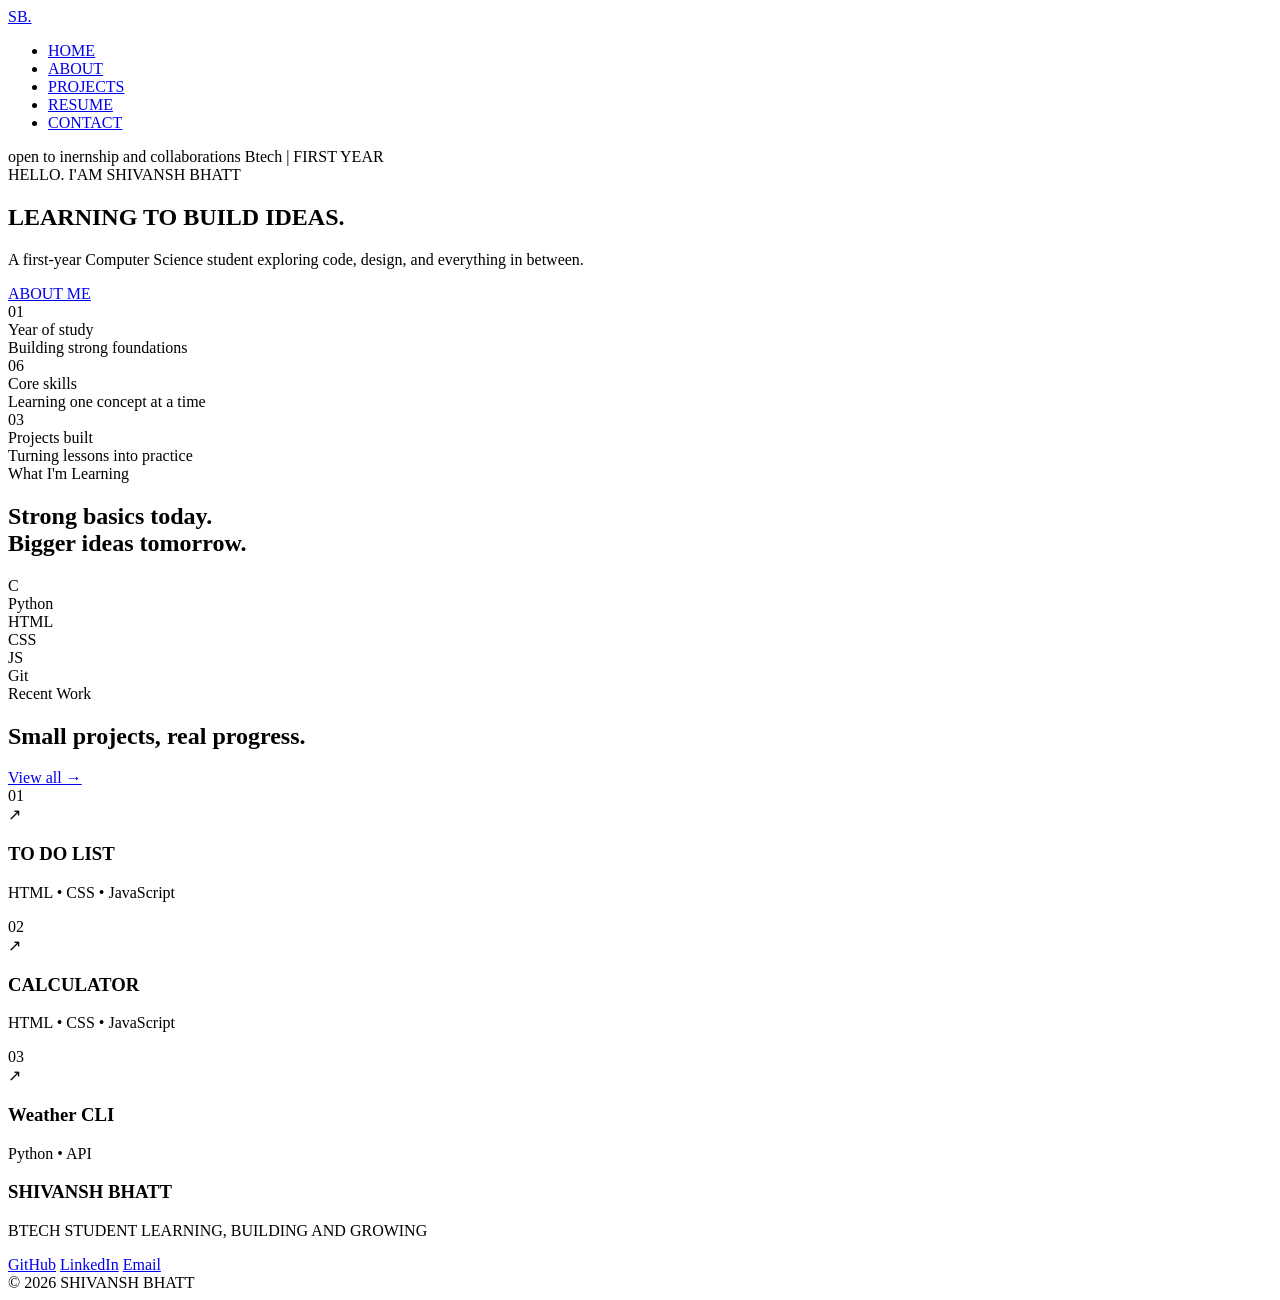
==== index.html @ deae38bc "Add files via upload" ====
<!DOCTYPE html>
<html lang="en">
<head>
    <meta charset="UTF-8">
    <meta name="viewport" content="width=device-width, initial-scale=1.0">
    <title>Document</title>
</head>
<body><header>
    <a href="index.html" class="logo">SB.</a>  
    <nav>
        <UL>
       <LI><a text-decoration="underline"text-align="center" href="index.html">HOME</a></LI>
        <LI><a text-decoration="underline"text-align="center" href="about_me.html">ABOUT</a></LI>
        <LI><a text-decoration="underline"text-align="center" href="projects.html">PROJECTS</a></LI>
        <LI><a text-decoration="underline"text-align="center" href="resume.html">RESUME</a></LI>
        <LI><a text-decoration="underline"text-align="center" href="contact.html">CONTACT</a></LI>
        </UL>
    </nav></header>
    <DIV Class="container">
        <section class="hero">
            <div class="'hero-top-info">
                <span>open to inernship and collaborations </span>
                <span>Btech | FIRST YEAR </span>
            </div>
            <DIV CLASS="'HERO-GREETINGS ">HELLO. I'AM SHIVANSH BHATT </DIV>
            <DIV HERO CLASS="HERO-TITLE-WRAPPER">
                <H1>LEARNING TO
                    <SPAN CLASS="BLUE-TEXT">BUILD IDEAS.</SPAN> 
                </H1>
                <P CLASS="HERO-DESC">A first-year Computer Science student exploring code, design, and everything in between.</P>
                <a href="about_me.html" class="more-about-btn">ABOUT ME</a>

            </DIV>
            <div class="hero-stats">
                <div class="stat-card">
                    <div class="stat-number">01</div>
                    <div class="stat-label">Year of study</div>
                    <div class="stat-desc">Building strong foundations</div>
                </div>
                <div class="stat-card">
                    <div class="stat-number">06</div>
                    <div class="stat-label">Core skills</div>
                    <div class="stat-desc">Learning one concept at a time</div>
                </div>
                <div class="stat-card">
                    <div class="stat-number">03</div>
                    <div class="stat-label">Projects built</div>
                    <div class="stat-desc">Turning lessons into practice</div>
                </div>
            </div>
        </section>
        
        <section class="learning-section">
            <div class="section-tag">What I'm Learning</div>
            <div class="learning-content">
                <h2>
                    Strong basics today.<br>
                    <span class="blue-text">Bigger ideas tomorrow.</span>
                </h2>
                <div class="tech-badges">
                    <div class="badge">C</div>
                    <div class="badge">Python</div>
                    <div class="badge">HTML</div>
                    <div class="badge">CSS</div>
                    <div class="badge">JS</div>
                    <div class="badge">Git</div>
                </div>
            </div>
        </section>

        
        <section class="projects-section">
            <div class="section-tag">Recent Work</div>
            <div class="projects-header">
                <h2>Small projects, <span class="blue-text">real progress.</span></h2>
                <a href="projects.html" class="view-all-link">View all &rarr;</a>
            </div>

            <div class="projects-grid">
                
                <div class="project-card">
                    <div>
                        <div class="project-top-row">
                            <span class="project-num">01</span>
                            <div class="project-icon-btn">&nearr;</div>
                        </div>
                        <div class="project-visual">
                            <div class="project-shape"></div>
                        </div>
                    </div>
                    <div>
                        <h3 class="project-title">TO DO LIST </h3>
                        <p class="project-tech">HTML • CSS • JavaScript</p>
                    </div>
                </div>

                
                <div class="project-card">
                    <div>
                        <div class="project-top-row">
                            <span class="project-num">02</span>
                            <div class="project-icon-btn">&nearr;</div>
                        </div>
                        <div class="project-visual">
                            <div class="project-shape"></div>
                        </div>
                    </div>
                    <div>
                        <h3 class="project-title">CALCULATOR</h3>
                        <p class="project-tech">HTML • CSS • JavaScript</p>
                    </div>
                </div>

               
                <div class="project-card">
                    <div>
                        <div class="project-top-row">
                            <span class="project-num">03</span>
                            <div class="project-icon-btn">&nearr;</div>
                        </div>
                        <div class="project-visual">
                            <div class="project-shape"></div>
                        </div>
                    </div>
                    <div>
                        <h3 class="project-title">Weather CLI</h3>
                        <p class="project-tech">Python • API</p>
                    </div>
                </div>
            </div>
        </section>

        <!-- Footer -->
        <footer>
            <div class="footer-left">
                <h3>SHIVANSH BHATT </h3>
                <p>BTECH STUDENT LEARNING, BUILDING AND GROWING </p>
            </div>
            <div class="footer-links">
                <a href="#">GitHub</a>
                <a href="#">LinkedIn</a>
                <a href="#">Email</a>
            </div>
            <div class="footer-right">
                &copy; 2026 SHIVANSH BHATT
            </div>
        </footer>

    </div>


</body>
</html>
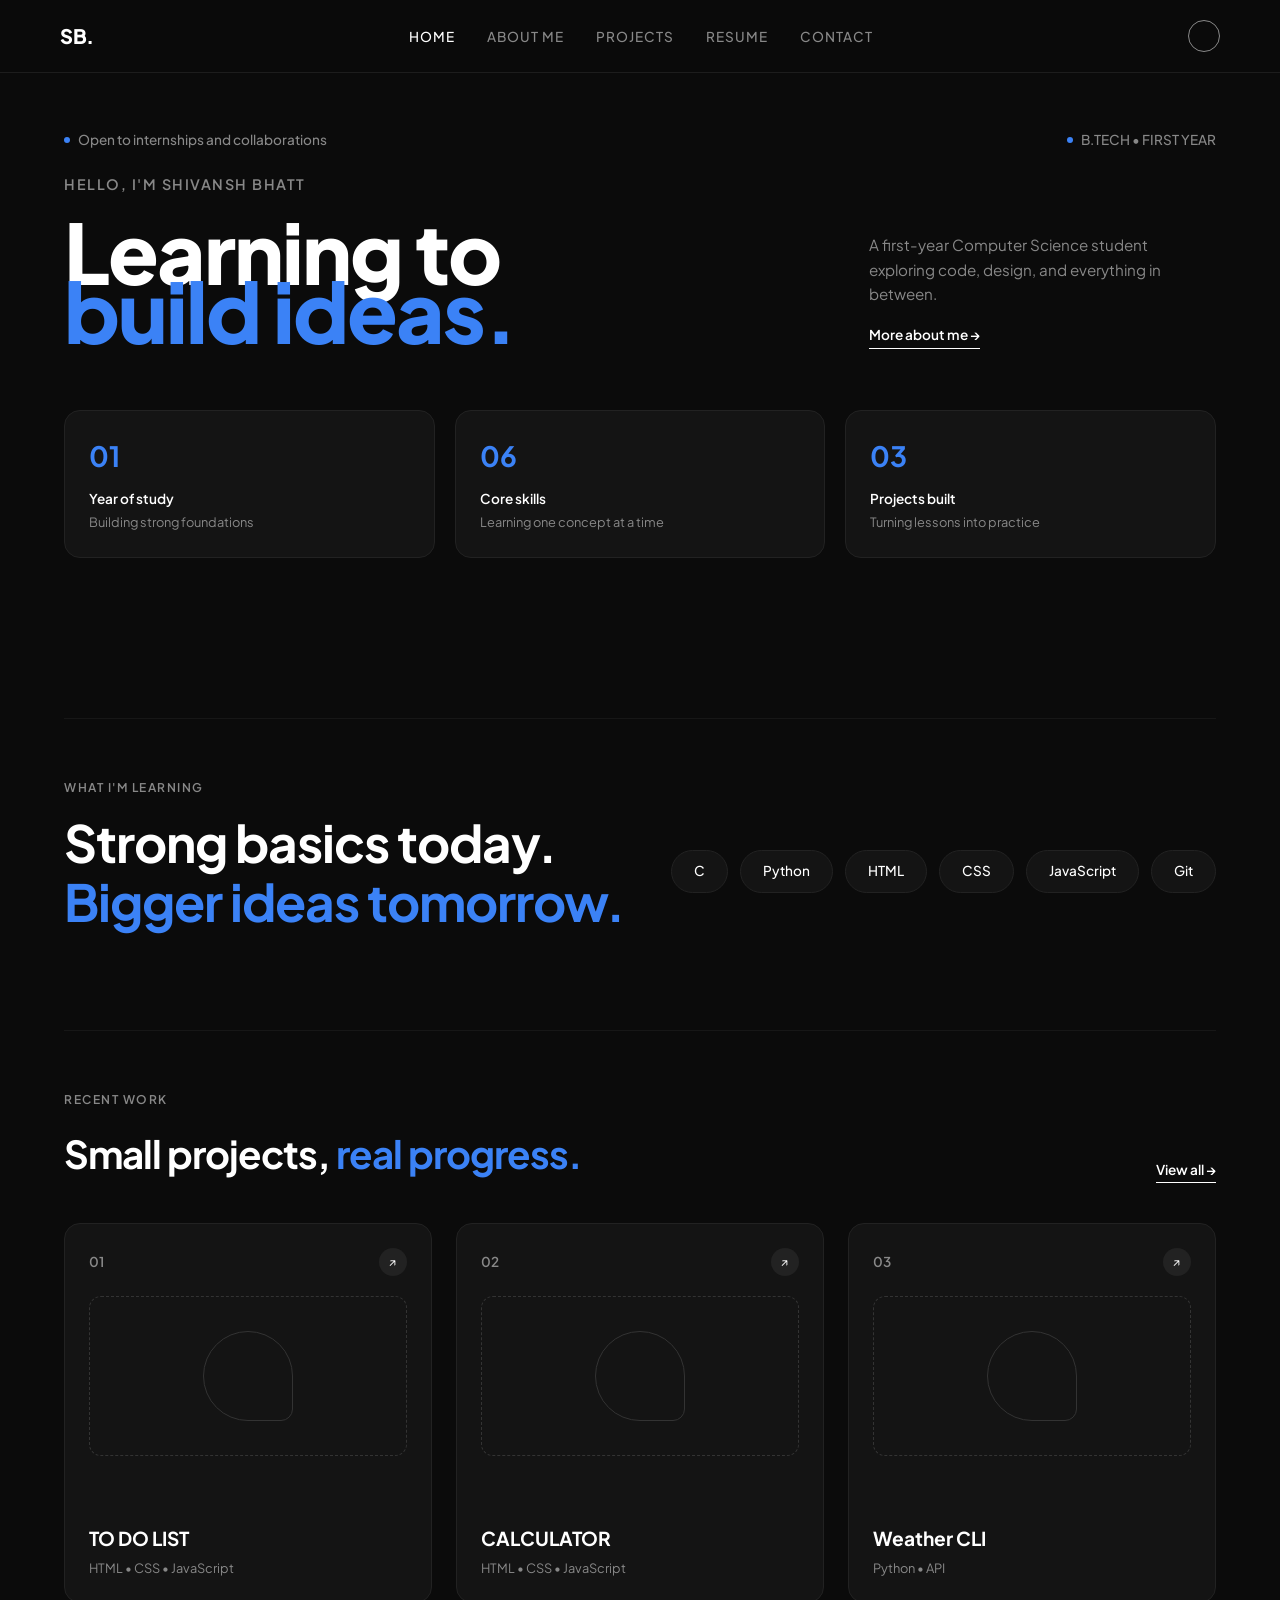
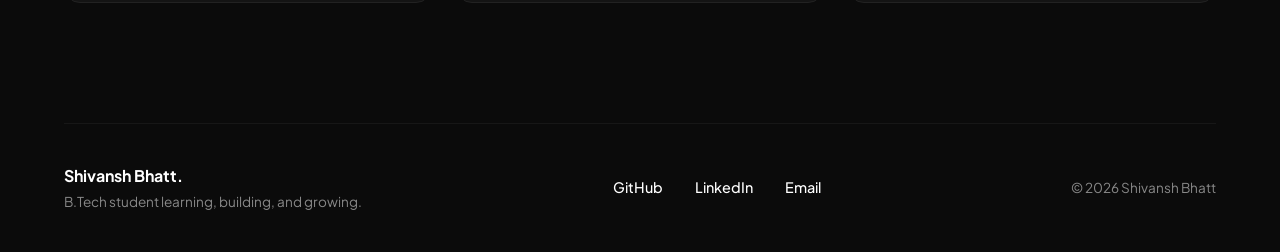
==== commit 6860ab7e: "Update portfolio styling and structure, fix about_me filename" ====
--- a/index.html
+++ b/index.html
@@ -3,34 +3,45 @@
 <head>
     <meta charset="UTF-8">
     <meta name="viewport" content="width=device-width, initial-scale=1.0">
-    <title>Document</title>
+    <title>Shivansh Bhatt - Portfolio</title>
+    <link rel="stylesheet" href="INDEX.CSS">
 </head>
-<body><header>
-    <a href="index.html" class="logo">SB.</a>  
-    <nav>
-        <UL>
-       <LI><a text-decoration="underline"text-align="center" href="index.html">HOME</a></LI>
-        <LI><a text-decoration="underline"text-align="center" href="about_me.html">ABOUT</a></LI>
-        <LI><a text-decoration="underline"text-align="center" href="projects.html">PROJECTS</a></LI>
-        <LI><a text-decoration="underline"text-align="center" href="resume.html">RESUME</a></LI>
-        <LI><a text-decoration="underline"text-align="center" href="contact.html">CONTACT</a></LI>
-        </UL>
-    </nav></header>
-    <DIV Class="container">
+<body>
+    <header>
+        <a href="index.html" class="logo">SB.</a>  
+        <nav>
+            <ul>
+               <li><a href="index.html" class="active">HOME</a></li>
+               <li><a href="about_me.html">ABOUT ME</a></li>
+               <li><a href="projects.html">PROJECTS</a></li>
+               <li><a href="resume.html">RESUME</a></li>
+               <li><a href="contact.html">CONTACT</a></li>
+            </ul>
+        </nav>
+        <div class="nav-right-circle"></div>
+    </header>
+
+    <div class="container">
         <section class="hero">
-            <div class="'hero-top-info">
-                <span>open to inernship and collaborations </span>
-                <span>Btech | FIRST YEAR </span>
+            <div class="hero-top-info">
+                <span>Open to internships and collaborations</span>
+                <span>B.TECH &bull; FIRST YEAR</span>
             </div>
-            <DIV CLASS="'HERO-GREETINGS ">HELLO. I'AM SHIVANSH BHATT </DIV>
-            <DIV HERO CLASS="HERO-TITLE-WRAPPER">
-                <H1>LEARNING TO
-                    <SPAN CLASS="BLUE-TEXT">BUILD IDEAS.</SPAN> 
-                </H1>
-                <P CLASS="HERO-DESC">A first-year Computer Science student exploring code, design, and everything in between.</P>
-                <a href="about_me.html" class="more-about-btn">ABOUT ME</a>
-
-            </DIV>
+            
+            <div class="hero-greeting">HELLO, I'M SHIVANSH BHATT</div>
+            
+            <div class="hero-main-layout">
+                <div class="hero-title-box">
+                    <h1 class="hero-title">
+                        Learning to
+                        <span class="blue-text">build ideas.</span>
+                    </h1>
+                </div>
+                <div class="hero-side-content">
+                    <p class="hero-desc">A first-year Computer Science student exploring code, design, and everything in between.</p>
+                    <a href="about_me.html" class="more-about-btn">More about me &rarr;</a>
+                </div>
+            </div>
             <div class="hero-stats">
                 <div class="stat-card">
                     <div class="stat-number">01</div>
@@ -49,7 +60,7 @@
                 </div>
             </div>
         </section>
-        
+    
         <section class="learning-section">
             <div class="section-tag">What I'm Learning</div>
             <div class="learning-content">
@@ -62,12 +73,11 @@
                     <div class="badge">Python</div>
                     <div class="badge">HTML</div>
                     <div class="badge">CSS</div>
-                    <div class="badge">JS</div>
+                    <div class="badge">JavaScript</div>
                     <div class="badge">Git</div>
                 </div>
             </div>
         </section>
-
         
         <section class="projects-section">
             <div class="section-tag">Recent Work</div>
@@ -77,7 +87,7 @@
             </div>
 
             <div class="projects-grid">
-                
+
                 <div class="project-card">
                     <div>
                         <div class="project-top-row">
@@ -89,12 +99,11 @@
                         </div>
                     </div>
                     <div>
-                        <h3 class="project-title">TO DO LIST </h3>
+                        <h3 class="project-title">TO DO LIST</h3>
                         <p class="project-tech">HTML • CSS • JavaScript</p>
                     </div>
                 </div>
 
-                
                 <div class="project-card">
                     <div>
                         <div class="project-top-row">
@@ -110,8 +119,6 @@
                         <p class="project-tech">HTML • CSS • JavaScript</p>
                     </div>
                 </div>
-
-               
                 <div class="project-card">
                     <div>
                         <div class="project-top-row">
@@ -129,12 +136,10 @@
                 </div>
             </div>
         </section>
-
-        <!-- Footer -->
         <footer>
             <div class="footer-left">
-                <h3>SHIVANSH BHATT </h3>
-                <p>BTECH STUDENT LEARNING, BUILDING AND GROWING </p>
+                <h3>Shivansh Bhatt.</h3>
+                <p>B.Tech student learning, building, and growing.</p>
             </div>
             <div class="footer-links">
                 <a href="#">GitHub</a>
@@ -142,12 +147,9 @@
                 <a href="#">Email</a>
             </div>
             <div class="footer-right">
-                &copy; 2026 SHIVANSH BHATT
+                &copy; 2026 Shivansh Bhatt
             </div>
         </footer>
-
     </div>
-
-
 </body>
 </html>
--- a/INDEX.CSS
+++ b/INDEX.CSS
@@ -0,0 +1,413 @@
+@import url('https://fonts.googleapis.com/css2?family=Plus+Jakarta+Sans:wght@300;400;500;600;700;800&display=swap');
+
+:root {
+    --bg-color: #0b0b0b;
+    --card-bg: #141414;
+    --card-border: #222222;
+    --text-main: #ffffff;
+    --text-muted: #888888;
+    --accent-blue: #3b82f6;
+}
+
+* {
+    margin: 0;
+    padding: 0;
+    box-sizing: border-box;
+}
+
+body {
+    background-color: var(--bg-color);
+    color: var(--text-main);
+    font-family: 'Plus Jakarta Sans', sans-serif;
+    overflow-x: hidden;
+    line-height: 1.5;
+    padding-top: 90px; /* Clears fixed header */
+}
+
+/* Fixed Glassmorphic Navigation Bar */
+header {
+    position: fixed;
+    top: 0;
+    left: 0;
+    width: 100%;
+    display: flex;
+    justify-content: space-between;
+    align-items: center;
+    padding: 20px 60px;
+    background-color: rgba(11, 11, 11, 0.75);
+    backdrop-filter: blur(12px);
+    -webkit-backdrop-filter: blur(12px);
+    border-bottom: 1px solid rgba(255, 255, 255, 0.08);
+    z-index: 1000;
+}
+
+.logo {
+    font-weight: 800;
+    font-size: 1.25rem;
+    letter-spacing: -0.5px;
+    color: var(--text-main);
+    text-decoration: none;
+}
+
+nav ul {
+    display: flex;
+    list-style: none;
+    gap: 32px;
+}
+
+nav a {
+    text-decoration: none;
+    color: var(--text-muted);
+    font-size: 0.85rem;
+    font-weight: 500;
+    text-transform: uppercase;
+    letter-spacing: 1px;
+    transition: color 0.2s ease;
+}
+
+nav a:hover, nav a.active {
+    color: var(--text-main);
+}
+
+.nav-right-circle {
+    width: 32px;
+    height: 32px;
+    border: 1px solid var(--text-muted);
+    border-radius: 50%;
+}
+
+/* Main Container */
+.container {
+    max-width: 1200px;
+    margin: 0 auto;
+    padding: 0 24px;
+}
+
+/* Hero Section */
+.hero {
+    padding: 40px 0 60px;
+    position: relative;
+}
+
+.hero-top-info {
+    display: flex;
+    justify-content: space-between;
+    font-size: 0.85rem;
+    color: var(--text-muted);
+    margin-bottom: 24px;
+    font-weight: 500;
+}
+
+.hero-top-info span {
+    display: flex;
+    align-items: center;
+    gap: 8px;
+}
+
+.hero-top-info span::before {
+    content: '';
+    display: inline-block;
+    width: 6px;
+    height: 6px;
+    background-color: var(--accent-blue);
+    border-radius: 50%;
+}
+
+.hero-greeting {
+    font-size: 0.9rem;
+    text-transform: uppercase;
+    letter-spacing: 1.5px;
+    color: var(--text-muted);
+    font-weight: 600;
+    margin-bottom: 16px;
+}
+
+/* Hero Main Layout & Overlapping Headline */
+.hero-main-layout {
+    display: grid;
+    grid-template-columns: 2.2fr 1fr;
+    align-items: center;
+    gap: 40px;
+    margin-bottom: 60px;
+}
+
+.hero-title {
+    font-size: clamp(3.2rem, 6.5vw, 6rem);
+    font-weight: 800;
+    line-height: 0.95;
+    letter-spacing: -2px;
+}
+
+.hero-title .blue-text {
+    color: var(--accent-blue);
+    display: block;
+    margin-top: -20px; /* Overlaps precisely under white text */
+    position: relative;
+    z-index: 2;
+}
+
+.hero-side-content {
+    padding-top: 20px;
+}
+
+.hero-desc {
+    font-size: 0.95rem;
+    color: var(--text-muted);
+    margin-bottom: 16px;
+    line-height: 1.6;
+}
+
+.more-about-btn {
+    display: inline-flex;
+    align-items: center;
+    gap: 8px;
+    color: var(--text-main);
+    text-decoration: none;
+    font-size: 0.85rem;
+    font-weight: 600;
+    border-bottom: 1px solid var(--text-main);
+    padding-bottom: 2px;
+    transition: opacity 0.2s;
+}
+
+.more-about-btn:hover {
+    opacity: 0.7;
+}
+
+/* Hero Stats Cards */
+.hero-stats {
+    display: grid;
+    grid-template-columns: repeat(3, 1fr);
+    gap: 20px;
+    margin-bottom: 100px;
+}
+
+.stat-card {
+    background-color: var(--card-bg);
+    border: 1px solid var(--card-border);
+    border-radius: 16px;
+    padding: 24px;
+}
+
+.stat-number {
+    font-size: 1.75rem;
+    font-weight: 700;
+    color: var(--accent-blue);
+    margin-bottom: 12px;
+}
+
+.stat-label {
+    font-size: 0.85rem;
+    font-weight: 600;
+    color: var(--text-main);
+    margin-bottom: 4px;
+}
+
+.stat-desc {
+    font-size: 0.8rem;
+    color: var(--text-muted);
+}
+
+/* What I'm Learning Section */
+.learning-section {
+    padding: 60px 0 100px;
+    border-top: 1px solid rgba(255, 255, 255, 0.05);
+}
+
+.section-tag {
+    font-size: 0.75rem;
+    text-transform: uppercase;
+    letter-spacing: 1.5px;
+    color: var(--text-muted);
+    margin-bottom: 16px;
+    font-weight: 600;
+}
+
+.learning-content {
+    display: flex;
+    justify-content: space-between;
+    align-items: center;
+    flex-wrap: wrap;
+    gap: 30px;
+}
+
+.learning-content h2 {
+    font-size: clamp(2rem, 4vw, 3.5rem);
+    font-weight: 700;
+    line-height: 1.15;
+    letter-spacing: -1px;
+}
+
+.learning-content h2 .blue-text {
+    color: var(--accent-blue);
+}
+
+.tech-badges {
+    display: flex;
+    gap: 12px;
+    flex-wrap: wrap;
+}
+
+.badge {
+    padding: 10px 22px;
+    border-radius: 50px;
+    border: 1px solid var(--card-border);
+    background-color: var(--card-bg);
+    font-size: 0.85rem;
+    font-weight: 500;
+    color: var(--text-main);
+}
+
+/* Recent Work Section */
+.projects-section {
+    padding: 60px 0 120px;
+    border-top: 1px solid rgba(255, 255, 255, 0.05);
+}
+
+.projects-header {
+    display: flex;
+    justify-content: space-between;
+    align-items: flex-end;
+    margin-bottom: 40px;
+}
+
+.projects-header h2 {
+    font-size: clamp(1.8rem, 3vw, 2.8rem);
+    font-weight: 700;
+    letter-spacing: -1px;
+}
+
+.projects-header h2 .blue-text {
+    color: var(--accent-blue);
+}
+
+.view-all-link {
+    color: var(--text-main);
+    text-decoration: none;
+    font-size: 0.85rem;
+    font-weight: 600;
+    border-bottom: 1px solid var(--text-main);
+    padding-bottom: 2px;
+}
+
+.projects-grid {
+    display: grid;
+    grid-template-columns: repeat(auto-fit, minmax(320px, 1fr));
+    gap: 24px;
+}
+
+.project-card {
+    background-color: var(--card-bg);
+    border: 1px solid var(--card-border);
+    border-radius: 16px;
+    padding: 24px;
+    display: flex;
+    flex-direction: column;
+    justify-content: space-between;
+    min-height: 380px;
+}
+
+.project-top-row {
+    display: flex;
+    justify-content: space-between;
+    align-items: center;
+}
+
+.project-num {
+    font-size: 0.85rem;
+    color: var(--text-muted);
+    font-weight: 600;
+}
+
+.project-icon-btn {
+    width: 28px;
+    height: 28px;
+    border-radius: 50%;
+    background-color: #222;
+    display: flex;
+    align-items: center;
+    justify-content: center;
+    font-size: 0.75rem;
+    color: var(--text-main);
+}
+
+.project-visual {
+    width: 100%;
+    height: 160px;
+    border: 1px dashed #333;
+    border-radius: 12px;
+    margin: 20px 0;
+    display: flex;
+    align-items: center;
+    justify-content: center;
+}
+
+.project-shape {
+    width: 90px;
+    height: 90px;
+    border: 1px solid #333;
+    border-radius: 50% 50% 12px 50%;
+}
+
+.project-title {
+    font-size: 1.2rem;
+    font-weight: 700;
+    margin-bottom: 6px;
+}
+
+.project-tech {
+    font-size: 0.8rem;
+    color: var(--text-muted);
+}
+
+/* Footer Matching Screenshot Style */
+footer {
+    border-top: 1px solid rgba(255, 255, 255, 0.05);
+    padding: 40px 0;
+    display: flex;
+    justify-content: space-between;
+    align-items: center;
+    font-size: 0.85rem;
+    color: var(--text-muted);
+}
+
+.footer-left h3 {
+    color: var(--text-main);
+    font-size: 1rem;
+    margin-bottom: 4px;
+    font-weight: 700;
+}
+
+.footer-links {
+    display: flex;
+    gap: 32px;
+}
+
+.footer-links a {
+    color: var(--text-main);
+    text-decoration: none;
+    font-weight: 500;
+    font-size: 0.9rem;
+}
+
+/* Responsive Design */
+@media(max-width: 768px) {
+    header {
+        padding: 20px;
+    }
+    nav ul {
+        display: none;
+    }
+    .hero-main-layout {
+        grid-template-columns: 1fr;
+        gap: 20px;
+    }
+    .hero-stats {
+        grid-template-columns: 1fr;
+    }
+    footer {
+        flex-direction: column;
+        gap: 20px;
+        text-align: center;
+    }
+}
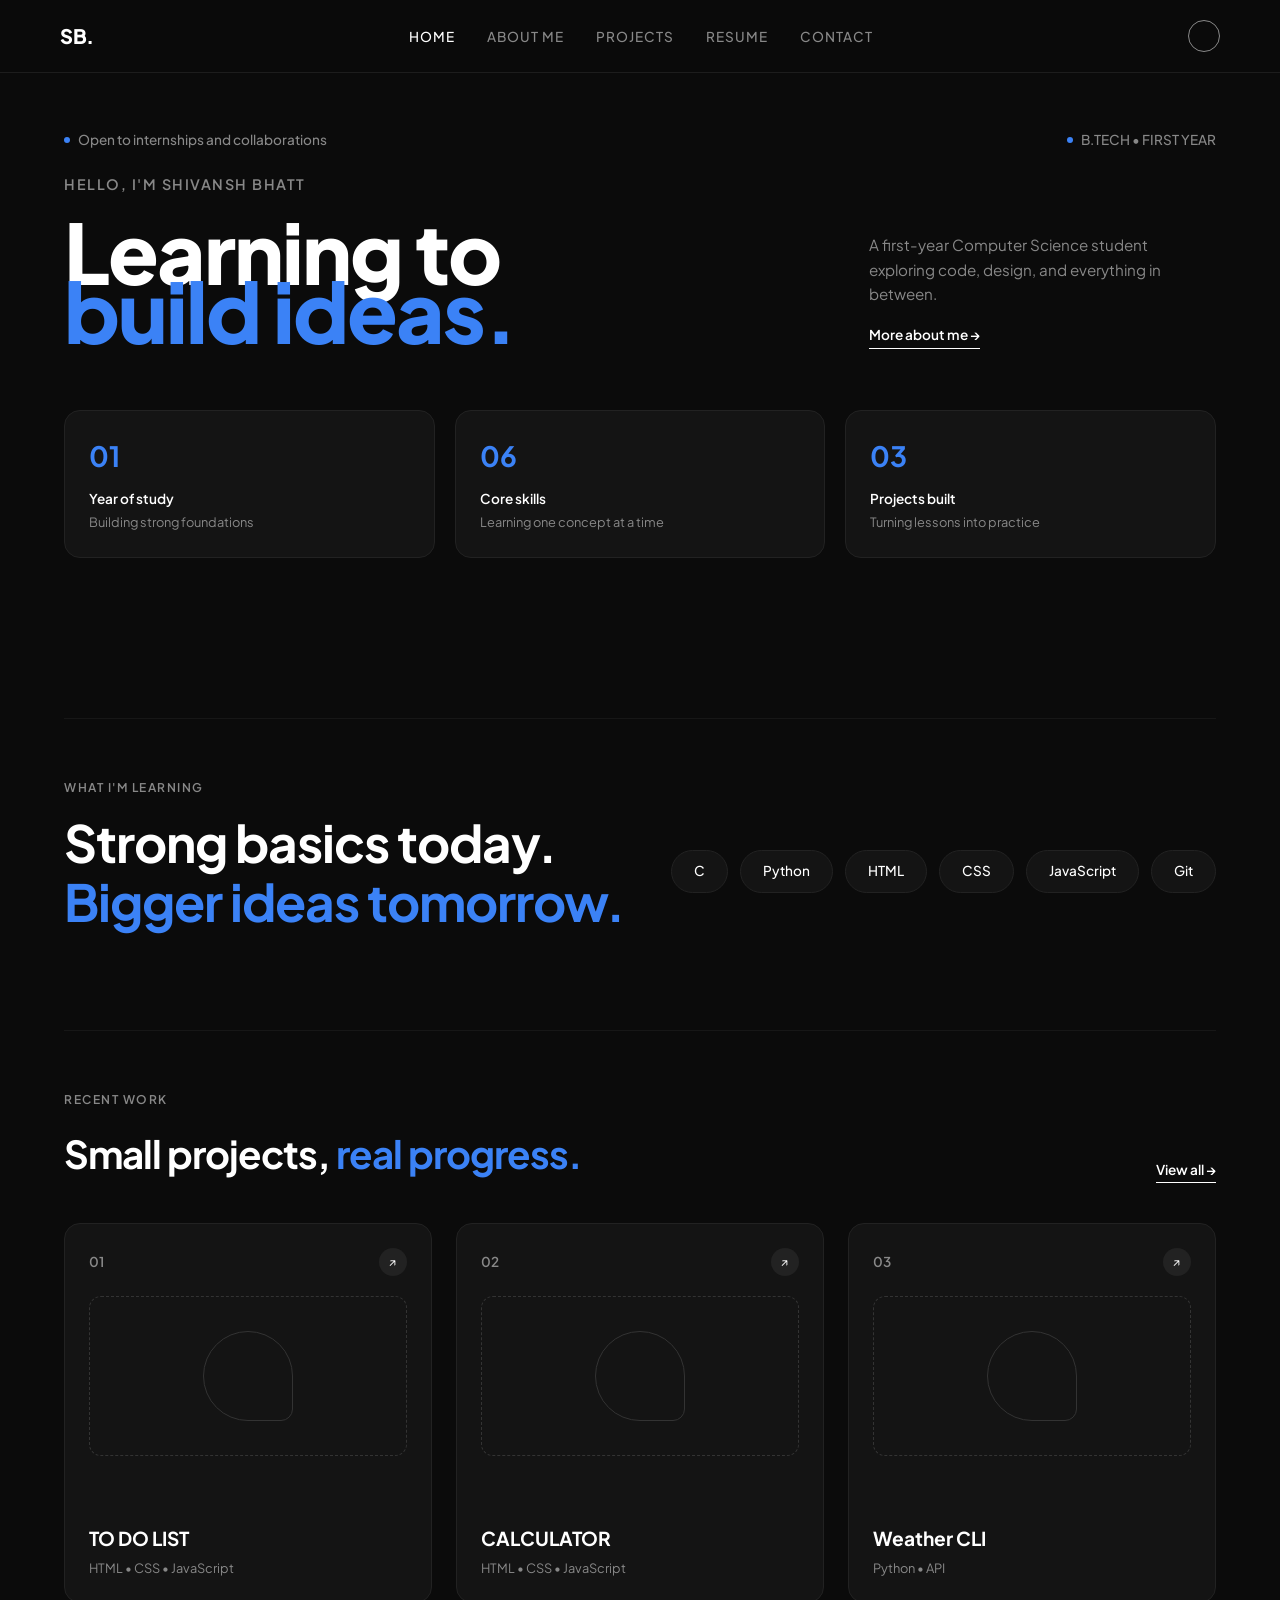
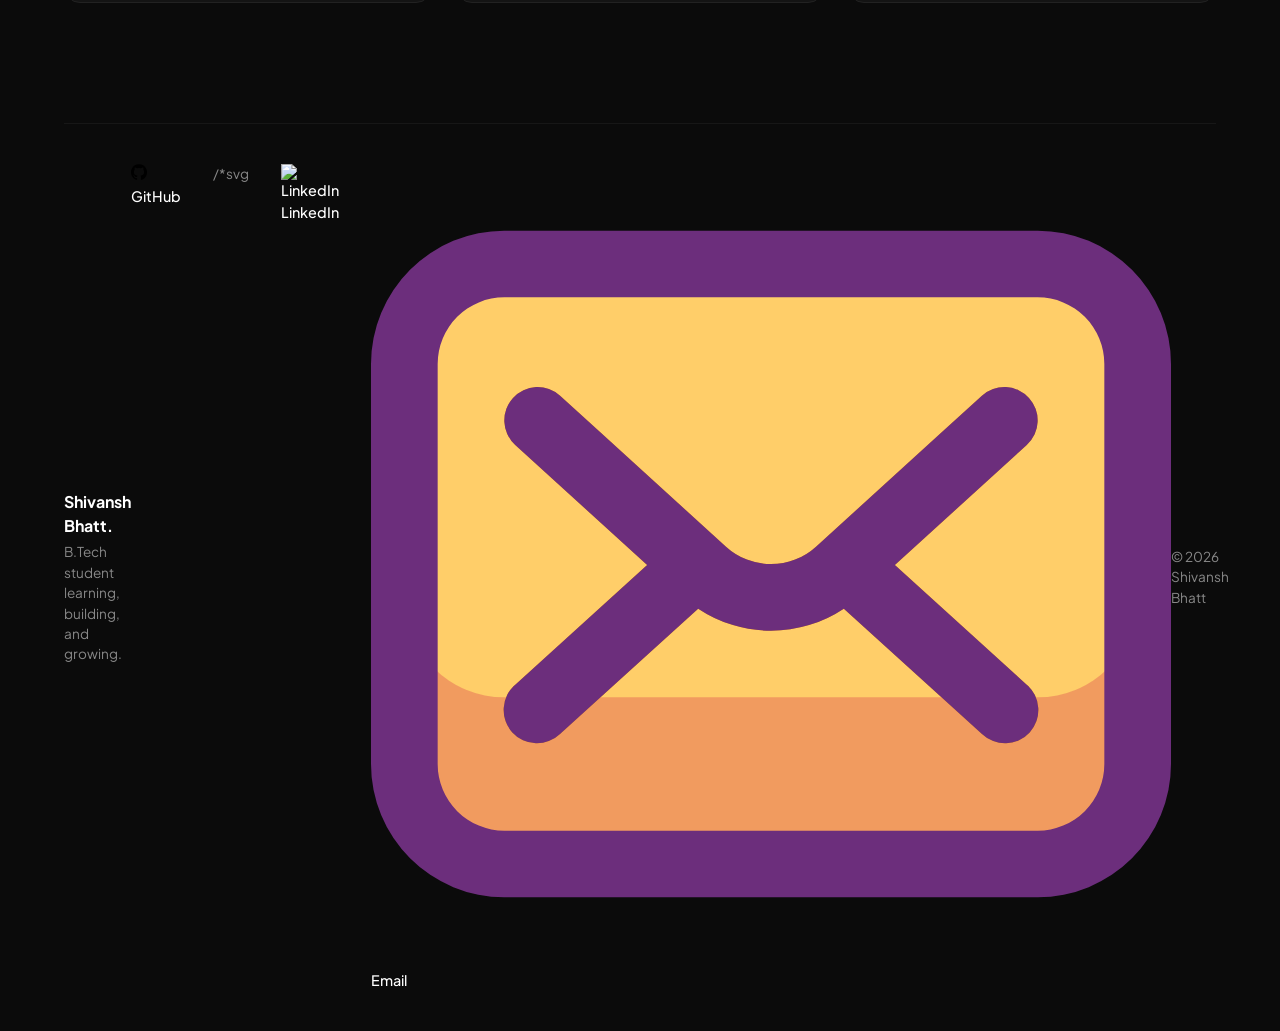
==== commit 1d59497a: "updated files" ====
--- a/index.html
+++ b/index.html
@@ -142,9 +142,9 @@
                 <p>B.Tech student learning, building, and growing.</p>
             </div>
             <div class="footer-links">
-                <a href="#">GitHub</a>
-                <a href="#">LinkedIn</a>
-                <a href="#">Email</a>
+                <a href="https://github.com/"><img src="/git-hub-logo.svg" alt="GitHub"> GitHub</a>  /*svg
+                <a href="https://www.linkedin.com/feed/"><img src="/linkedin-svgrepo-com.svg" alt="LinkedIn"> LinkedIn</a>
+                <a href="mailto:shivanshbhatt55@gmail.com"><img src="/email-message-mail-envelope-svgrepo-com.svg" alt="Email"> Email</a>
             </div>
             <div class="footer-right">
                 &copy; 2026 Shivansh Bhatt
--- a/INDEX.CSS
+++ b/INDEX.CSS
@@ -410,4 +410,4 @@
         gap: 20px;
         text-align: center;
     }
-}+}
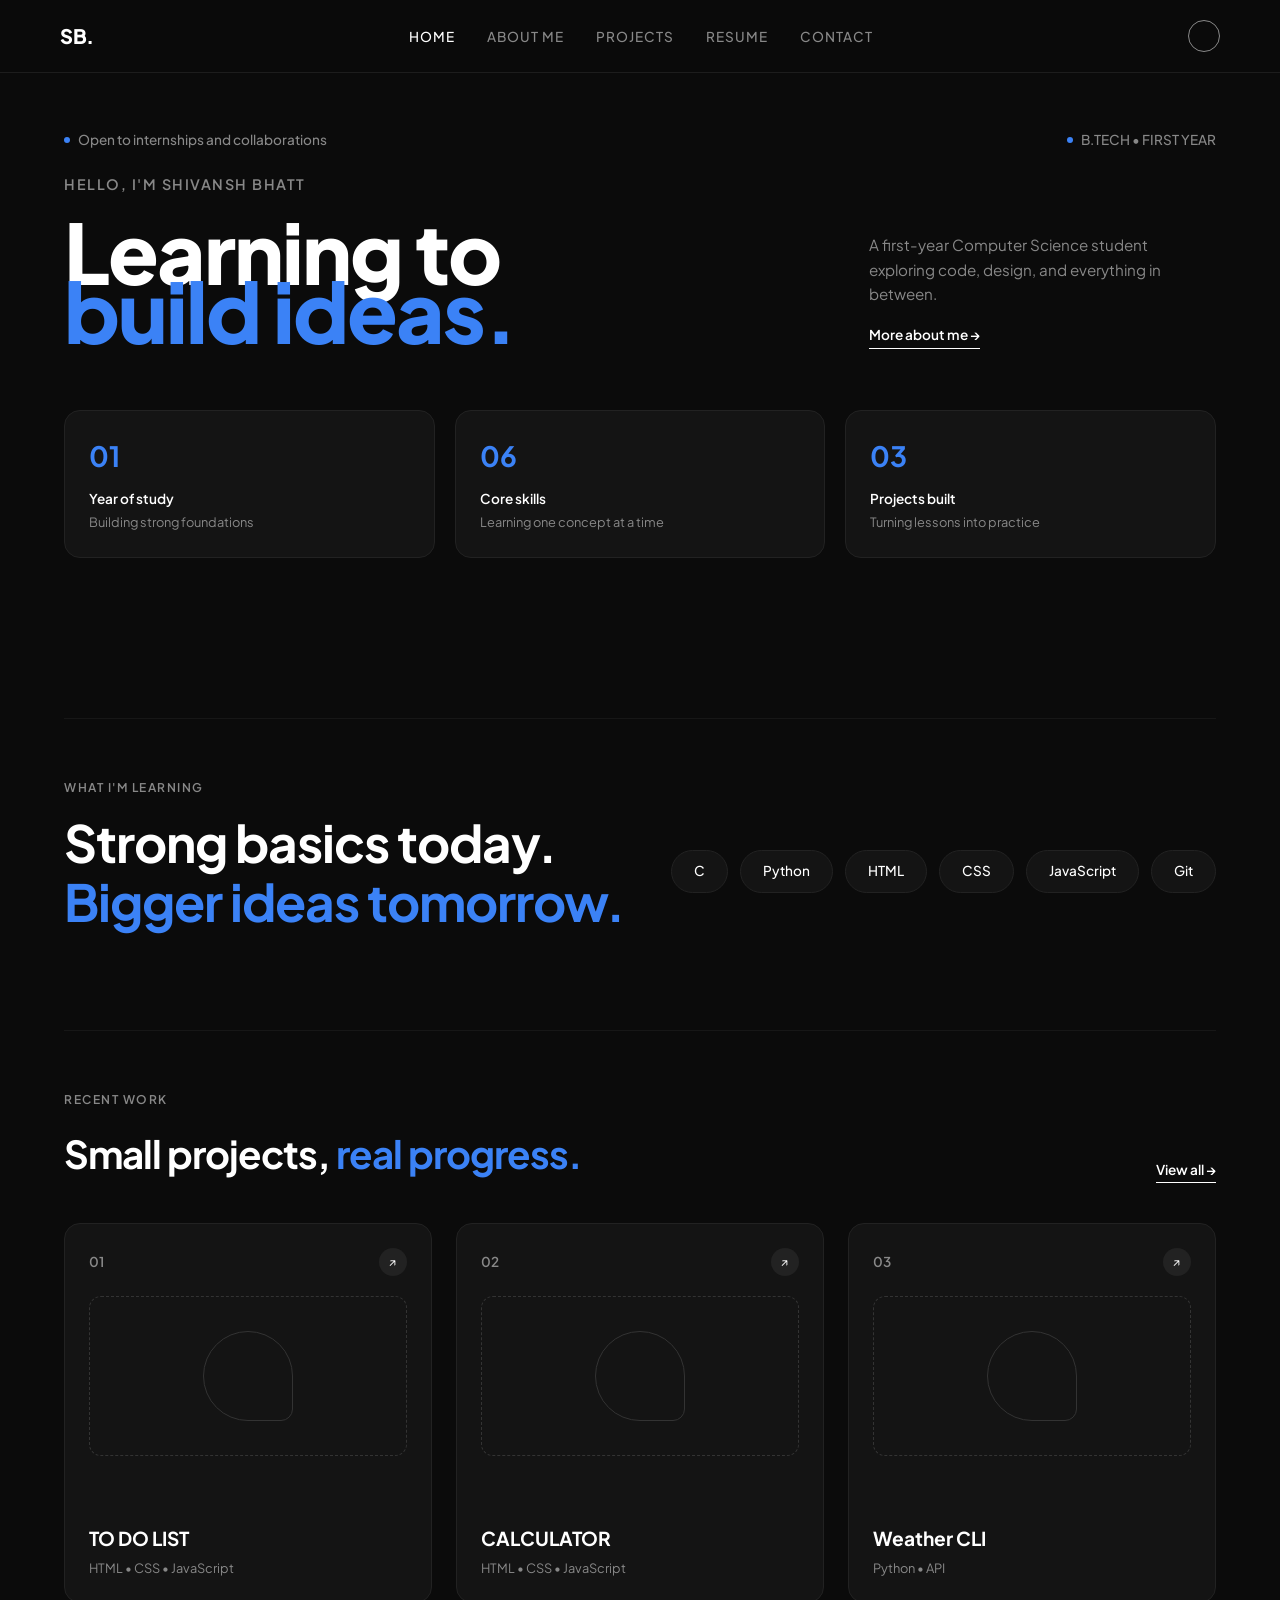
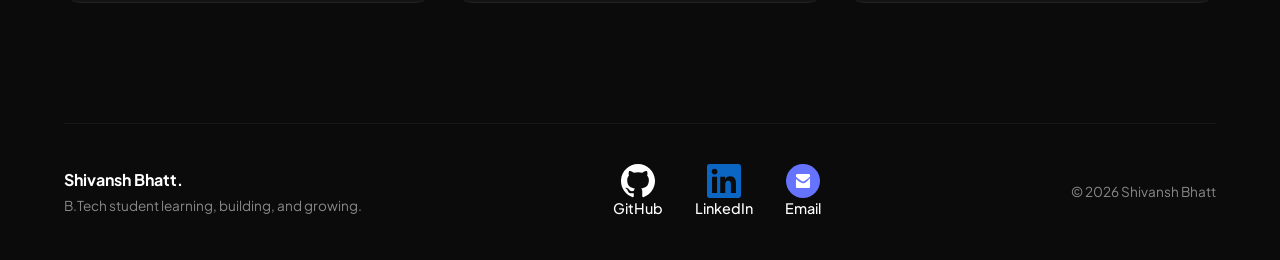
==== commit 785eb8b3: "updated" ====
--- a/index.html
+++ b/index.html
@@ -142,9 +142,15 @@
                 <p>B.Tech student learning, building, and growing.</p>
             </div>
             <div class="footer-links">
-                <a href="https://github.com/"><img src="/git-hub-logo.svg" alt="GitHub"> GitHub</a>  /*svg
-                <a href="https://www.linkedin.com/feed/"><img src="/linkedin-svgrepo-com.svg" alt="LinkedIn"> LinkedIn</a>
-                <a href="mailto:shivanshbhatt55@gmail.com"><img src="/email-message-mail-envelope-svgrepo-com.svg" alt="Email"> Email</a>
+                <a href="https://github.com/" class="social-items" style="display: flex; flex-direction: column; align-items: center;">
+                    <img class="footer-icon" src="/github-dark.svg" alt="GitHub" width="34" height="34">
+                        <span> GitHub</span></a>  
+                <a href="https://www.linkedin.com/feed/" class="social-items" style="display: flex; flex-direction: column; align-items: center;">
+                    <img class="footer-icon" src="/linkedin.svg" alt="LinkedIn" width="34" height="34">
+                        <span> LinkedIn</span></a>
+                <a href="mailto:shivanshbhatt55@gmail.com" class="social-items" style="display: flex; flex-direction: column; align-items: center;">
+                    <img class="footer-icon" src="/startmail-badge.svg" alt="Email" width="34" height="34">
+                        <span> Email</span></a>
             </div>
             <div class="footer-right">
                 &copy; 2026 Shivansh Bhatt
--- a/INDEX.CSS
+++ b/INDEX.CSS
@@ -410,4 +410,38 @@
         gap: 20px;
         text-align: center;
     }
-}
+    .footer-links {
+        display: flex;
+    gap: 40px;
+    align-items: center;
+    }
+   .social-items {
+   display: flex ;
+    flex-direction: column;
+    align-items: center;
+    text-align: center ;
+    gap: 6px ;
+    color: var(--text-main) ;
+    text-decoration: none ;
+    font-weight: 500;
+    font-size: 0.85rem;
+    transition: opacity 0.2s ease;
+
+    }
+    .social-items:hover {
+        opacity: 0.7;
+
+    }
+    .footer-icon{
+      width: 24px;
+    height: 24px;
+    object-fit: contain;
+    display: block;
+    }
+    .linkedin-icon{
+        display: block;
+    width: 28px;
+    height: 28px;
+    object-fit: contain;
+}
+}
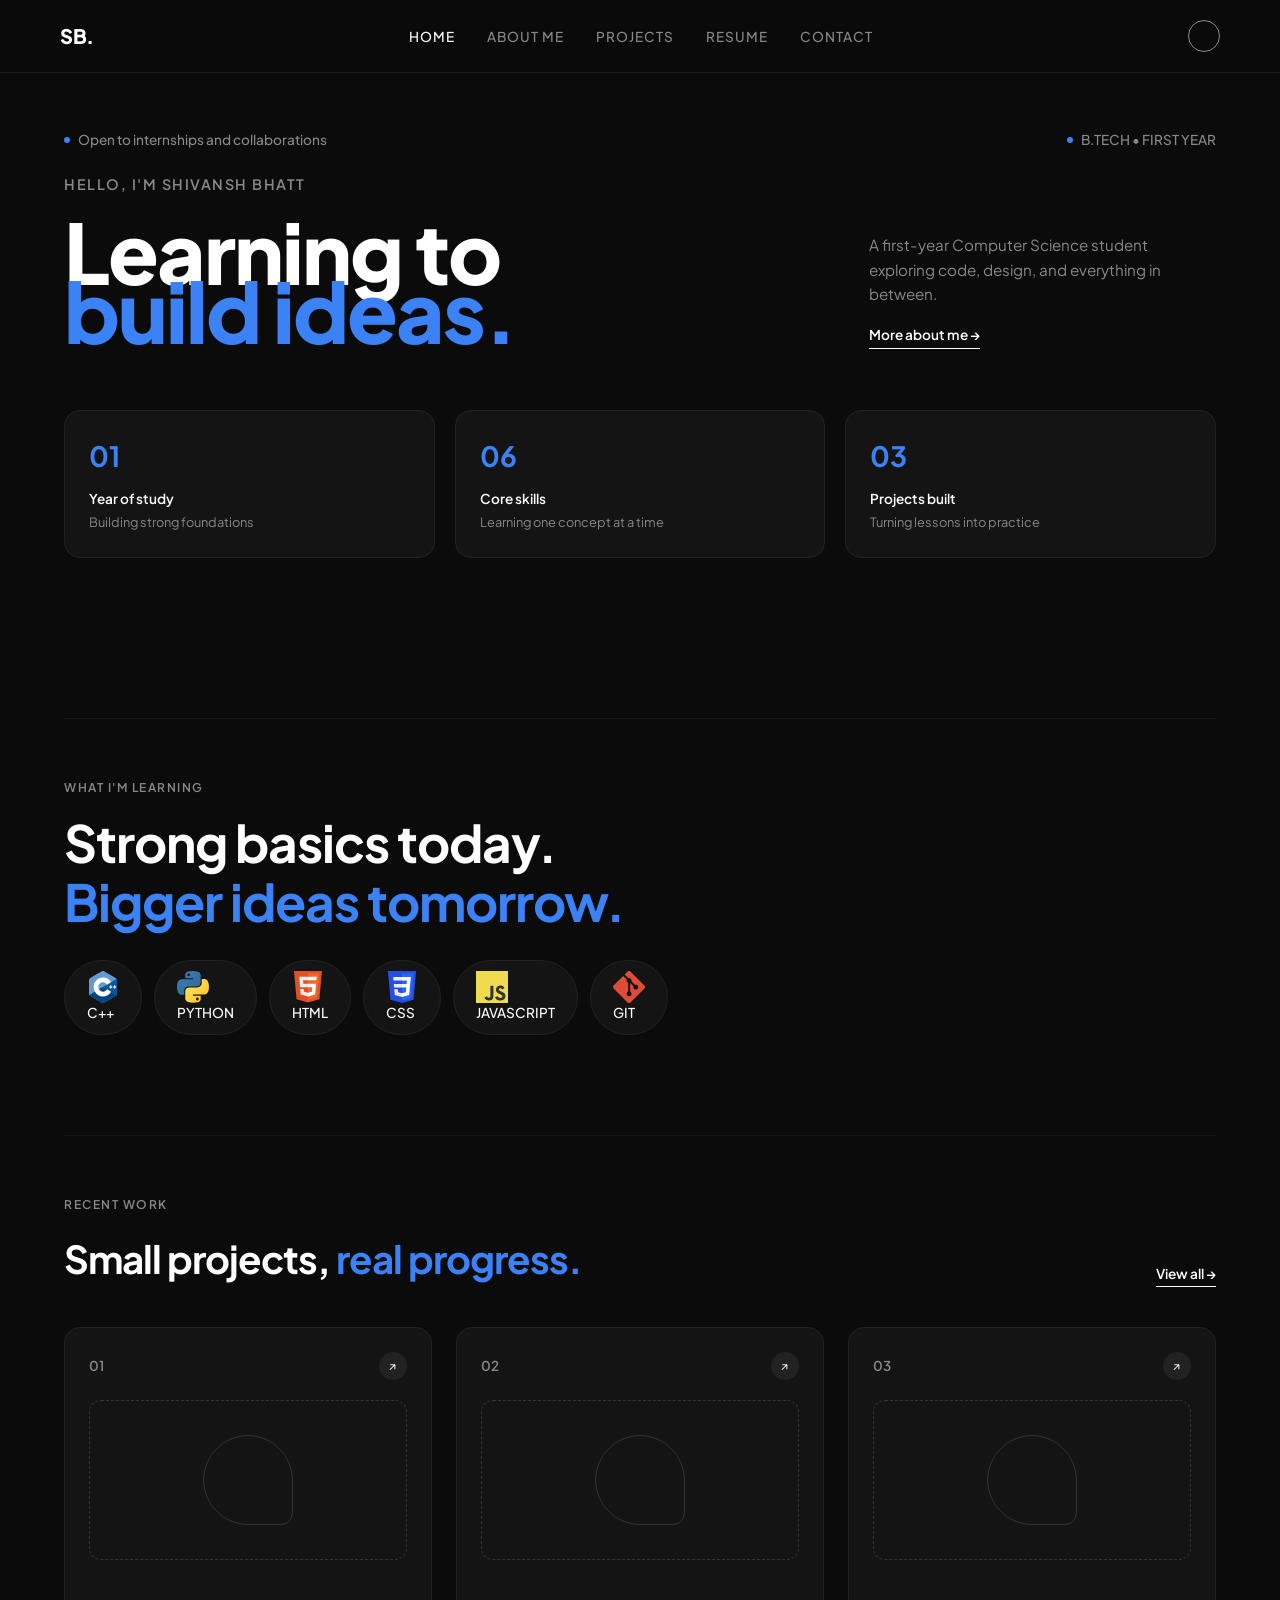
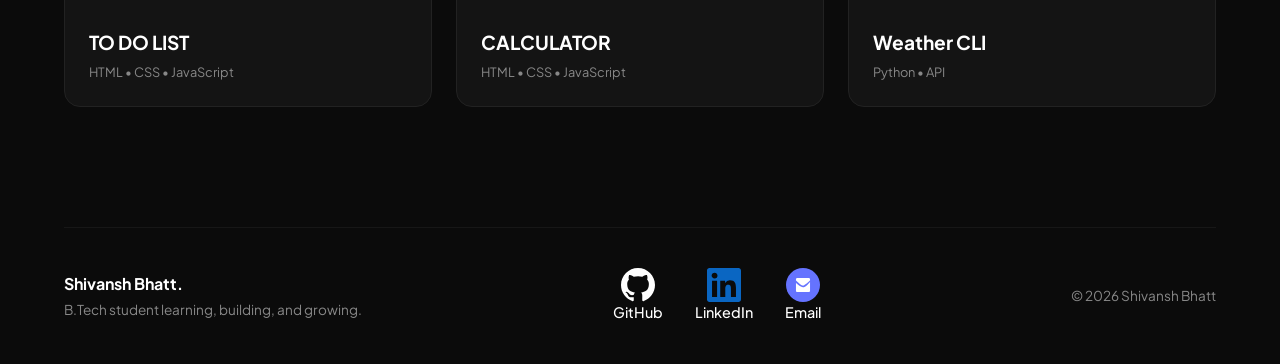
==== commit 068fa705: "updated" ====
--- a/index.html
+++ b/index.html
@@ -69,12 +69,12 @@
                     <span class="blue-text">Bigger ideas tomorrow.</span>
                 </h2>
                 <div class="tech-badges">
-                    <div class="badge">C</div>
-                    <div class="badge">Python</div>
-                    <div class="badge">HTML</div>
-                    <div class="badge">CSS</div>
-                    <div class="badge">JavaScript</div>
-                    <div class="badge">Git</div>
+                    <div class="badge"><img src="/cplusplus.svg" alt="C++" class="social-items" ></class>C++</div>
+                    <div class="badge"><img src="/python.svg" alt="Python" class="social-items" ></class>PYTHON</div>
+                    <div class="badge"><img src="/html5.svg" alt="HTML" class="social-items" ></class>HTML</div>
+                    <div class="badge"><img src="/css.svg" alt="CSS" class="social-items" ></class>CSS</div>
+                    <div class="badge"><img src="/javascript.svg" alt="JavaScript" class="social-items" ></class>JAVASCRIPT</div>
+                    <div class="badge"><img src="/git.svg" alt="Git" class="social-items" ></class>GIT</div>
                 </div>
             </div>
         </section>
--- a/INDEX.CSS
+++ b/INDEX.CSS
@@ -257,6 +257,12 @@
     font-weight: 500;
     color: var(--text-main);
 }
+.badge img.social-items{
+    width: 32px;
+    height: 32px;
+    object-fit: contain;
+    display: block;
+}
 
 /* Recent Work Section */
 .projects-section {
